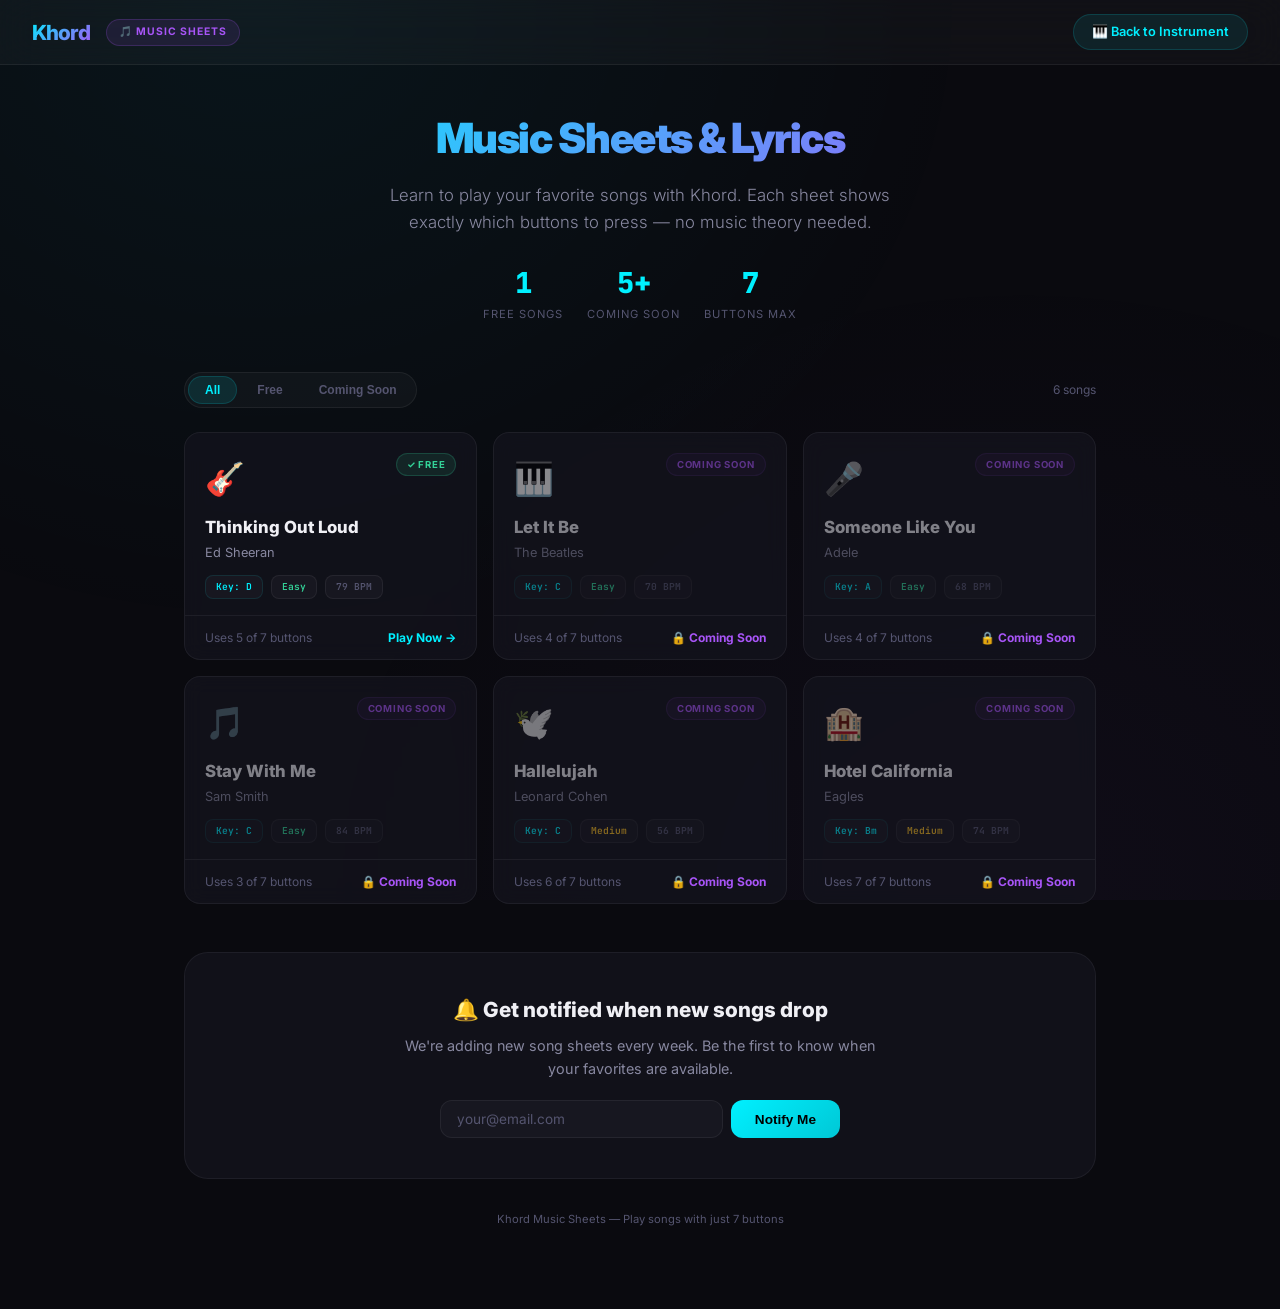
==== songs/index.html @ 5939f8e3 "feat: diagonal keyboard input, controller layout toggle, music sheets catalog - Fix keyboard diagona" ====
<!DOCTYPE html>
<html lang="en">
<head>
    <meta charset="UTF-8">
    <meta name="viewport" content="width=device-width, initial-scale=1.0">
    <meta name="description" content="Khord Music Sheets — Learn to play popular songs with Khord's button-based chord system. Song sheets with lyrics and chord mappings.">
    <title>Khord — Music Sheets & Lyrics</title>
    <link href="https://fonts.googleapis.com/css2?family=Inter:wght@300;400;500;600;700;800;900&family=JetBrains+Mono:wght@400;500;600&display=swap" rel="stylesheet">
    <style>
        :root {
            --bg: #0a0a0f;
            --bg-card: rgba(20, 20, 30, 0.7);
            --bg-glass: rgba(255,255,255,0.03);
            --cyan: #00f0ff;
            --cyan-glow: rgba(0, 240, 255, 0.3);
            --cyan-subtle: rgba(0, 240, 255, 0.08);
            --purple: #a855f7;
            --purple-glow: rgba(168, 85, 247, 0.3);
            --green: #34d399;
            --yellow: #fbbf24;
            --red: #ef4444;
            --text: #f0f0f5;
            --text-dim: #8888a0;
            --text-muted: #555570;
            --border: rgba(255,255,255,0.06);
            --border-hover: rgba(255,255,255,0.12);
            --radius-md: 12px;
            --radius-lg: 16px;
            --radius-xl: 24px;
            --ease: cubic-bezier(0.16, 1, 0.3, 1);
        }
        *, *::before, *::after { margin:0; padding:0; box-sizing:border-box; }
        body {
            font-family: 'Inter', sans-serif;
            background: var(--bg);
            color: var(--text);
            min-height: 100vh;
            line-height: 1.6;
        }
        body::before {
            content:''; position:fixed; inset:0; pointer-events:none; z-index:0;
            background: radial-gradient(ellipse at 20% 0%, rgba(0,240,255,0.05) 0%, transparent 50%),
                        radial-gradient(ellipse at 80% 100%, rgba(168,85,247,0.04) 0%, transparent 50%);
        }

        /* ── Nav Bar ──────────────────────────────── */
        .nav-bar {
            display: flex; align-items: center; justify-content: space-between;
            padding: 14px 32px;
            background: var(--bg-glass);
            backdrop-filter: blur(20px);
            border-bottom: 1px solid var(--border);
            position: sticky; top: 0; z-index: 10;
        }
        .nav-left { display: flex; align-items: center; gap: 16px; }
        .nav-logo {
            font-size: 1.3rem; font-weight: 800; letter-spacing: -1px; text-decoration: none;
            background: linear-gradient(135deg, var(--cyan), var(--purple));
            -webkit-background-clip: text; -webkit-text-fill-color: transparent; background-clip: text;
        }
        .nav-badge {
            padding: 4px 12px; border-radius: 20px; font-size: 0.65rem; font-weight: 700;
            text-transform: uppercase; letter-spacing: 1px;
            background: rgba(168,85,247,0.1); color: var(--purple);
            border: 1px solid rgba(168,85,247,0.2);
        }
        .nav-back {
            display: inline-flex; align-items: center; gap: 6px; padding: 7px 18px;
            border-radius: 20px; font-size: 0.8rem; font-weight: 600; text-decoration: none;
            color: var(--cyan); background: var(--cyan-subtle); border: 1px solid rgba(0,240,255,0.15);
            transition: all 0.2s var(--ease);
        }
        .nav-back:hover {
            background: rgba(0,240,255,0.12); border-color: rgba(0,240,255,0.3);
            box-shadow: 0 0 16px rgba(0,240,255,0.1); transform: translateY(-1px);
        }

        /* ── Page Content ─────────────────────────── */
        .page { max-width: 960px; margin: 0 auto; padding: 40px 24px 80px; position: relative; z-index:1; }

        /* Hero */
        .hero { text-align: center; margin-bottom: 48px; }
        .hero-title {
            font-size: 2.6rem; font-weight: 900; letter-spacing: -1.5px;
            background: linear-gradient(135deg, var(--cyan), var(--purple));
            -webkit-background-clip: text; -webkit-text-fill-color: transparent; background-clip: text;
            margin-bottom: 10px;
        }
        .hero-desc {
            font-size: 1.05rem; color: var(--text-dim); font-weight: 300; max-width: 540px;
            margin: 0 auto 24px;
        }
        .hero-stats {
            display: flex; justify-content: center; gap: 24px; flex-wrap: wrap;
        }
        .stat {
            text-align: center;
        }
        .stat-num {
            font-size: 1.8rem; font-weight: 800; color: var(--cyan);
            font-family: 'JetBrains Mono', monospace;
        }
        .stat-label { font-size: 0.7rem; color: var(--text-muted); text-transform: uppercase; letter-spacing: 1px; }

        /* Filter Bar */
        .filter-bar {
            display: flex; align-items: center; justify-content: space-between;
            margin-bottom: 24px; flex-wrap: wrap; gap: 12px;
        }
        .filter-tabs {
            display: flex; gap: 4px; background: var(--bg-glass); border: 1px solid var(--border);
            border-radius: 20px; padding: 3px;
        }
        .filter-tab {
            padding: 6px 16px; border: none; border-radius: 17px; background: transparent;
            color: var(--text-muted); font-size: 0.75rem; font-weight: 600; cursor: pointer;
            transition: all 0.2s var(--ease);
        }
        .filter-tab:hover { color: var(--text-dim); background: var(--bg-glass); }
        .filter-tab.active {
            background: rgba(0,240,255,0.1); color: var(--cyan);
            border: 1px solid rgba(0,240,255,0.15);
        }
        .filter-count {
            font-size: 0.75rem; color: var(--text-muted);
        }

        /* ── Song Cards Grid ──────────────────────── */
        .songs-grid {
            display: grid; grid-template-columns: repeat(auto-fill, minmax(280px, 1fr));
            gap: 16px;
        }

        .song-card {
            background: var(--bg-card); border: 1px solid var(--border); border-radius: var(--radius-lg);
            padding: 0; overflow: hidden; text-decoration: none; color: var(--text);
            transition: all 0.25s var(--ease); display: flex; flex-direction: column;
            backdrop-filter: blur(10px); position: relative;
        }
        .song-card:hover {
            border-color: var(--border-hover); transform: translateY(-3px);
            box-shadow: 0 12px 40px rgba(0,0,0,0.3);
        }
        .song-card.free:hover { border-color: rgba(0,240,255,0.2); }
        .song-card.locked:hover { border-color: rgba(168,85,247,0.2); }

        /* Card top accent line */
        .song-card::before {
            content: ''; position: absolute; top: 0; left: 0; right: 0; height: 3px;
            background: linear-gradient(90deg, var(--cyan), var(--purple));
            opacity: 0; transition: opacity 0.25s;
        }
        .song-card:hover::before { opacity: 1; }

        .card-body { padding: 20px 20px 16px; flex: 1; }
        .card-top { display: flex; align-items: flex-start; justify-content: space-between; margin-bottom: 10px; }
        .card-emoji { font-size: 2rem; }
        .card-badge {
            padding: 3px 10px; border-radius: 12px; font-size: 0.6rem; font-weight: 700;
            text-transform: uppercase; letter-spacing: 0.8px;
        }
        .badge-free {
            background: rgba(52,211,153,0.1); color: var(--green); border: 1px solid rgba(52,211,153,0.2);
        }
        .badge-coming {
            background: rgba(168,85,247,0.08); color: var(--purple); border: 1px solid rgba(168,85,247,0.15);
        }
        .badge-price {
            background: rgba(251,191,36,0.1); color: var(--yellow); border: 1px solid rgba(251,191,36,0.2);
        }

        .card-title { font-size: 1.05rem; font-weight: 800; margin-bottom: 2px; }
        .card-artist { font-size: 0.8rem; color: var(--text-dim); margin-bottom: 12px; }

        .card-meta {
            display: flex; gap: 8px; flex-wrap: wrap;
        }
        .meta-tag {
            padding: 3px 10px; border-radius: 8px; font-size: 0.6rem; font-weight: 600;
            background: rgba(255,255,255,0.03); border: 1px solid var(--border);
            color: var(--text-muted); font-family: 'JetBrains Mono', monospace;
        }
        .meta-tag.key { color: var(--cyan); border-color: rgba(0,240,255,0.1); }
        .meta-tag.diff-easy { color: var(--green); }
        .meta-tag.diff-medium { color: var(--yellow); }
        .meta-tag.diff-hard { color: var(--red); }

        .card-footer {
            padding: 12px 20px; border-top: 1px solid var(--border);
            display: flex; align-items: center; justify-content: space-between;
            font-size: 0.75rem;
        }
        .card-cta {
            font-weight: 700; color: var(--cyan); display: flex; align-items: center; gap: 4px;
        }
        .card-buttons-count { color: var(--text-muted); }

        /* Locked overlay */
        .song-card.locked .card-body { opacity: 0.5; }
        .song-card.locked .card-cta { color: var(--purple); }

        /* ── CTA Section ──────────────────────────── */
        .cta-section {
            margin-top: 48px; text-align: center; padding: 40px 24px;
            background: var(--bg-card); border: 1px solid var(--border); border-radius: var(--radius-xl);
        }
        .cta-title { font-size: 1.3rem; font-weight: 800; margin-bottom: 8px; }
        .cta-desc { font-size: 0.9rem; color: var(--text-dim); margin-bottom: 20px; max-width: 480px; margin-left: auto; margin-right: auto; }
        .cta-email {
            display: flex; gap: 8px; justify-content: center; max-width: 400px; margin: 0 auto;
        }
        .cta-input {
            flex: 1; padding: 10px 16px; border-radius: var(--radius-md); border: 1px solid var(--border);
            background: rgba(255,255,255,0.03); color: var(--text); font-size: 0.85rem;
            font-family: 'Inter', sans-serif; outline: none; transition: border-color 0.2s;
        }
        .cta-input:focus { border-color: var(--cyan); }
        .cta-input::placeholder { color: var(--text-muted); }
        .cta-submit {
            padding: 10px 24px; border-radius: var(--radius-md); border: none;
            background: linear-gradient(135deg, var(--cyan), #00c8d6); color: #000;
            font-weight: 700; font-size: 0.85rem; cursor: pointer; transition: all 0.2s;
            white-space: nowrap;
        }
        .cta-submit:hover { box-shadow: 0 0 20px var(--cyan-glow); transform: translateY(-1px); }

        /* Footer */
        .page-footer {
            text-align: center; padding: 32px 0 0; font-size: 0.7rem; color: var(--text-muted);
        }

        @media (max-width: 600px) {
            .hero-title { font-size: 1.8rem; }
            .nav-bar { padding: 12px 16px; }
            .page { padding: 24px 16px 60px; }
            .songs-grid { grid-template-columns: 1fr; }
        }
    </style>
</head>
<body>

<!-- ── Nav Bar ──────────────────────────── -->
<nav class="nav-bar">
    <div class="nav-left">
        <a href="../index.html" class="nav-logo">Khord</a>
        <span class="nav-badge">🎵 Music Sheets</span>
    </div>
    <a href="../index.html" class="nav-back">🎹 Back to Instrument</a>
</nav>

<!-- ── Page ─────────────────────────────── -->
<div class="page">

    <!-- Hero -->
    <div class="hero">
        <h1 class="hero-title">Music Sheets & Lyrics</h1>
        <p class="hero-desc">Learn to play your favorite songs with Khord. Each sheet shows exactly which buttons to press — no music theory needed.</p>
        <div class="hero-stats">
            <div class="stat">
                <div class="stat-num">1</div>
                <div class="stat-label">Free Songs</div>
            </div>
            <div class="stat">
                <div class="stat-num">5+</div>
                <div class="stat-label">Coming Soon</div>
            </div>
            <div class="stat">
                <div class="stat-num">7</div>
                <div class="stat-label">Buttons Max</div>
            </div>
        </div>
    </div>

    <!-- Filter -->
    <div class="filter-bar">
        <div class="filter-tabs">
            <button class="filter-tab active">All</button>
            <button class="filter-tab">Free</button>
            <button class="filter-tab">Coming Soon</button>
        </div>
        <span class="filter-count">6 songs</span>
    </div>

    <!-- Song Cards -->
    <div class="songs-grid">

        <!-- ✅ FREE — Thinking Out Loud -->
        <a href="thinking-out-loud.html" class="song-card free">
            <div class="card-body">
                <div class="card-top">
                    <span class="card-emoji">🎸</span>
                    <span class="card-badge badge-free">✓ Free</span>
                </div>
                <div class="card-title">Thinking Out Loud</div>
                <div class="card-artist">Ed Sheeran</div>
                <div class="card-meta">
                    <span class="meta-tag key">Key: D</span>
                    <span class="meta-tag diff-easy">Easy</span>
                    <span class="meta-tag">79 BPM</span>
                </div>
            </div>
            <div class="card-footer">
                <span class="card-buttons-count">Uses 5 of 7 buttons</span>
                <span class="card-cta">Play Now →</span>
            </div>
        </a>

        <!-- 🔒 COMING SOON — Let It Be -->
        <div class="song-card locked">
            <div class="card-body">
                <div class="card-top">
                    <span class="card-emoji">🎹</span>
                    <span class="card-badge badge-coming">Coming Soon</span>
                </div>
                <div class="card-title">Let It Be</div>
                <div class="card-artist">The Beatles</div>
                <div class="card-meta">
                    <span class="meta-tag key">Key: C</span>
                    <span class="meta-tag diff-easy">Easy</span>
                    <span class="meta-tag">70 BPM</span>
                </div>
            </div>
            <div class="card-footer">
                <span class="card-buttons-count">Uses 4 of 7 buttons</span>
                <span class="card-cta">🔒 Coming Soon</span>
            </div>
        </div>

        <!-- 🔒 COMING SOON — Someone Like You -->
        <div class="song-card locked">
            <div class="card-body">
                <div class="card-top">
                    <span class="card-emoji">🎤</span>
                    <span class="card-badge badge-coming">Coming Soon</span>
                </div>
                <div class="card-title">Someone Like You</div>
                <div class="card-artist">Adele</div>
                <div class="card-meta">
                    <span class="meta-tag key">Key: A</span>
                    <span class="meta-tag diff-easy">Easy</span>
                    <span class="meta-tag">68 BPM</span>
                </div>
            </div>
            <div class="card-footer">
                <span class="card-buttons-count">Uses 4 of 7 buttons</span>
                <span class="card-cta">🔒 Coming Soon</span>
            </div>
        </div>

        <!-- 🔒 COMING SOON — Stay With Me -->
        <div class="song-card locked">
            <div class="card-body">
                <div class="card-top">
                    <span class="card-emoji">🎵</span>
                    <span class="card-badge badge-coming">Coming Soon</span>
                </div>
                <div class="card-title">Stay With Me</div>
                <div class="card-artist">Sam Smith</div>
                <div class="card-meta">
                    <span class="meta-tag key">Key: C</span>
                    <span class="meta-tag diff-easy">Easy</span>
                    <span class="meta-tag">84 BPM</span>
                </div>
            </div>
            <div class="card-footer">
                <span class="card-buttons-count">Uses 3 of 7 buttons</span>
                <span class="card-cta">🔒 Coming Soon</span>
            </div>
        </div>

        <!-- 🔒 COMING SOON — Hallelujah -->
        <div class="song-card locked">
            <div class="card-body">
                <div class="card-top">
                    <span class="card-emoji">🕊️</span>
                    <span class="card-badge badge-coming">Coming Soon</span>
                </div>
                <div class="card-title">Hallelujah</div>
                <div class="card-artist">Leonard Cohen</div>
                <div class="card-meta">
                    <span class="meta-tag key">Key: C</span>
                    <span class="meta-tag diff-medium">Medium</span>
                    <span class="meta-tag">56 BPM</span>
                </div>
            </div>
            <div class="card-footer">
                <span class="card-buttons-count">Uses 6 of 7 buttons</span>
                <span class="card-cta">🔒 Coming Soon</span>
            </div>
        </div>

        <!-- 🔒 COMING SOON — Hotel California -->
        <div class="song-card locked">
            <div class="card-body">
                <div class="card-top">
                    <span class="card-emoji">🏨</span>
                    <span class="card-badge badge-coming">Coming Soon</span>
                </div>
                <div class="card-title">Hotel California</div>
                <div class="card-artist">Eagles</div>
                <div class="card-meta">
                    <span class="meta-tag key">Key: Bm</span>
                    <span class="meta-tag diff-medium">Medium</span>
                    <span class="meta-tag">74 BPM</span>
                </div>
            </div>
            <div class="card-footer">
                <span class="card-buttons-count">Uses 7 of 7 buttons</span>
                <span class="card-cta">🔒 Coming Soon</span>
            </div>
        </div>

    </div>

    <!-- CTA -->
    <div class="cta-section">
        <div class="cta-title">🔔 Get notified when new songs drop</div>
        <p class="cta-desc">We're adding new song sheets every week. Be the first to know when your favorites are available.</p>
        <div class="cta-email">
            <input type="email" class="cta-input" placeholder="your@email.com">
            <button class="cta-submit">Notify Me</button>
        </div>
    </div>

    <div class="page-footer">
        <p>Khord Music Sheets — Play songs with just 7 buttons</p>
    </div>

</div>
</body>
</html>
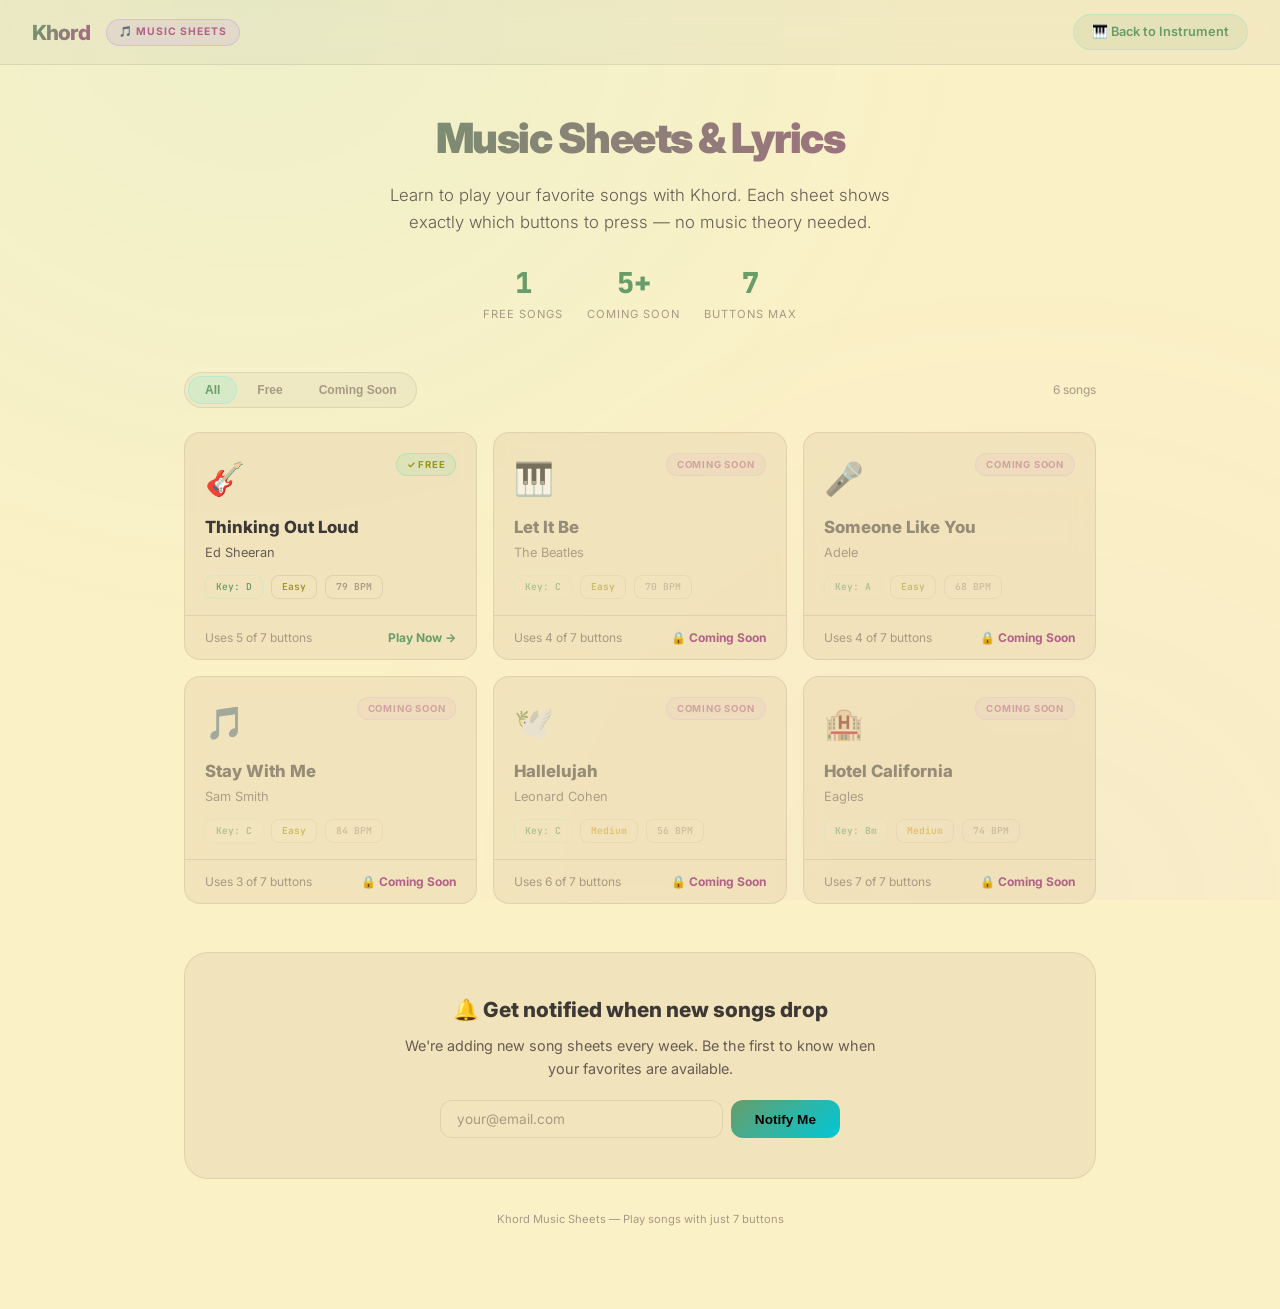
==== commit 7042138c: "feat: default to Gruvbox Light theme and add email waitlist to Google Sheets - Set Gruvbox Light as " ====
--- a/songs/index.html
+++ b/songs/index.html
@@ -235,6 +235,68 @@
             .page { padding: 24px 16px 60px; }
             .songs-grid { grid-template-columns: 1fr; }
         }
+
+        /* ── Theme Overrides ─────────────────────────── */
+        [data-theme="strawberry"] {
+            --bg: #f37f83;
+            --bg-card: rgba(227, 80, 88, 0.35);
+            --bg-glass: rgba(255, 255, 255, 0.1);
+            --cyan: #fcfcf8;
+            --cyan-glow: rgba(252, 252, 248, 0.25);
+            --cyan-subtle: rgba(252, 252, 248, 0.12);
+            --purple: #e53c58;
+            --purple-glow: rgba(229, 60, 88, 0.3);
+            --green: #fcfcf8;
+            --yellow: #fcd23f;
+            --red: #fcd23f;
+            --text: #fcfcf8;
+            --text-dim: rgba(252, 252, 248, 0.7);
+            --text-muted: rgba(252, 252, 248, 0.45);
+            --border: rgba(255, 255, 255, 0.1);
+            --border-hover: rgba(255, 255, 255, 0.22);
+        }
+
+        [data-theme="gruvbox-light"] {
+            --bg: #fbf1c7;
+            --bg-card: rgba(235, 219, 178, 0.6);
+            --bg-glass: rgba(60, 56, 54, 0.04);
+            --cyan: #689d6a;
+            --cyan-glow: rgba(104, 157, 106, 0.3);
+            --cyan-subtle: rgba(104, 157, 106, 0.1);
+            --purple: #b16286;
+            --purple-glow: rgba(177, 98, 134, 0.3);
+            --green: #98971a;
+            --yellow: #d79921;
+            --red: #cc241d;
+            --text: #3c3836;
+            --text-dim: #665c54;
+            --text-muted: #a89984;
+            --border: rgba(60, 56, 54, 0.1);
+            --border-hover: rgba(60, 56, 54, 0.2);
+        }
+
+        [data-theme="beach"] {
+            --bg: #ffeead;
+            --bg-card: rgba(240, 206, 100, 0.3);
+            --bg-glass: rgba(91, 120, 105, 0.05);
+            --cyan: #96ceb4;
+            --cyan-glow: rgba(150, 206, 180, 0.35);
+            --cyan-subtle: rgba(150, 206, 180, 0.12);
+            --purple: #ff6f69;
+            --purple-glow: rgba(255, 111, 105, 0.3);
+            --green: #96ceb4;
+            --yellow: #ffcc5c;
+            --red: #ff6f69;
+            --text: #5b7869;
+            --text-dim: #7a9486;
+            --text-muted: #a3b9ae;
+            --border: rgba(91, 120, 105, 0.1);
+            --border-hover: rgba(91, 120, 105, 0.2);
+        }
+
+        body, .nav-bar, .song-card, .cta-section {
+            transition: background-color 0.4s ease, color 0.4s ease, border-color 0.4s ease;
+        }
     </style>
 </head>
 <body>
@@ -417,9 +479,10 @@
         <div class="cta-title">🔔 Get notified when new songs drop</div>
         <p class="cta-desc">We're adding new song sheets every week. Be the first to know when your favorites are available.</p>
         <div class="cta-email">
-            <input type="email" class="cta-input" placeholder="your@email.com">
-            <button class="cta-submit">Notify Me</button>
-        </div>
+            <input type="email" id="notify-email" class="cta-input" placeholder="your@email.com">
+            <button id="notify-btn" class="cta-submit" onclick="submitEmail()">Notify Me</button>
+        </div>
+        <div id="notify-status" style="margin-top: 12px; font-size: 0.85rem; display: none;"></div>
     </div>
 
     <div class="page-footer">
@@ -427,5 +490,62 @@
     </div>
 
 </div>
+
+<script>
+    (function() {
+        try {
+            const saved = localStorage.getItem('khord_theme') || 'gruvbox-light';
+            if (saved !== 'default') {
+                document.body.setAttribute('data-theme', saved);
+            }
+        } catch(e) {}
+    })();
+
+    // Replace this URL with your Google Apps Script Web App URL
+    const GOOGLE_SCRIPT_URL = 'https://script.google.com/macros/s/AKfycbxKcOhUfEvqDuA_bAR-ODuqVkQqo8r_4iJMiOC5UDkG-OsMx6kA8eri4E8WagaWDoU6lA/exec';
+
+    function submitEmail() {
+        const emailInput = document.getElementById('notify-email');
+        const btn = document.getElementById('notify-btn');
+        const status = document.getElementById('notify-status');
+        const email = emailInput.value.trim();
+
+        if (!email || !email.includes('@')) {
+            status.style.display = 'block';
+            status.style.color = 'var(--red)';
+            status.textContent = 'Please enter a valid email address.';
+            return;
+        }
+
+        btn.disabled = true;
+        btn.textContent = 'Submitting...';
+        status.style.display = 'none';
+
+        // Use no-cors to bypass CORS restrictions when posting to Google Apps Script
+        fetch(GOOGLE_SCRIPT_URL, {
+            method: 'POST',
+            mode: 'no-cors',
+            headers: {
+                'Content-Type': 'application/x-www-form-urlencoded',
+            },
+            body: 'email=' + encodeURIComponent(email)
+        })
+        .then(() => {
+            emailInput.value = '';
+            btn.disabled = false;
+            btn.textContent = 'Notify Me';
+            status.style.display = 'block';
+            status.style.color = 'var(--green)';
+            status.textContent = 'Success! You will be notified.';
+        })
+        .catch(error => {
+            btn.disabled = false;
+            btn.textContent = 'Notify Me';
+            status.style.display = 'block';
+            status.style.color = 'var(--red)';
+            status.textContent = 'Something went wrong. Please try again.';
+        });
+    }
+</script>
 </body>
 </html>
